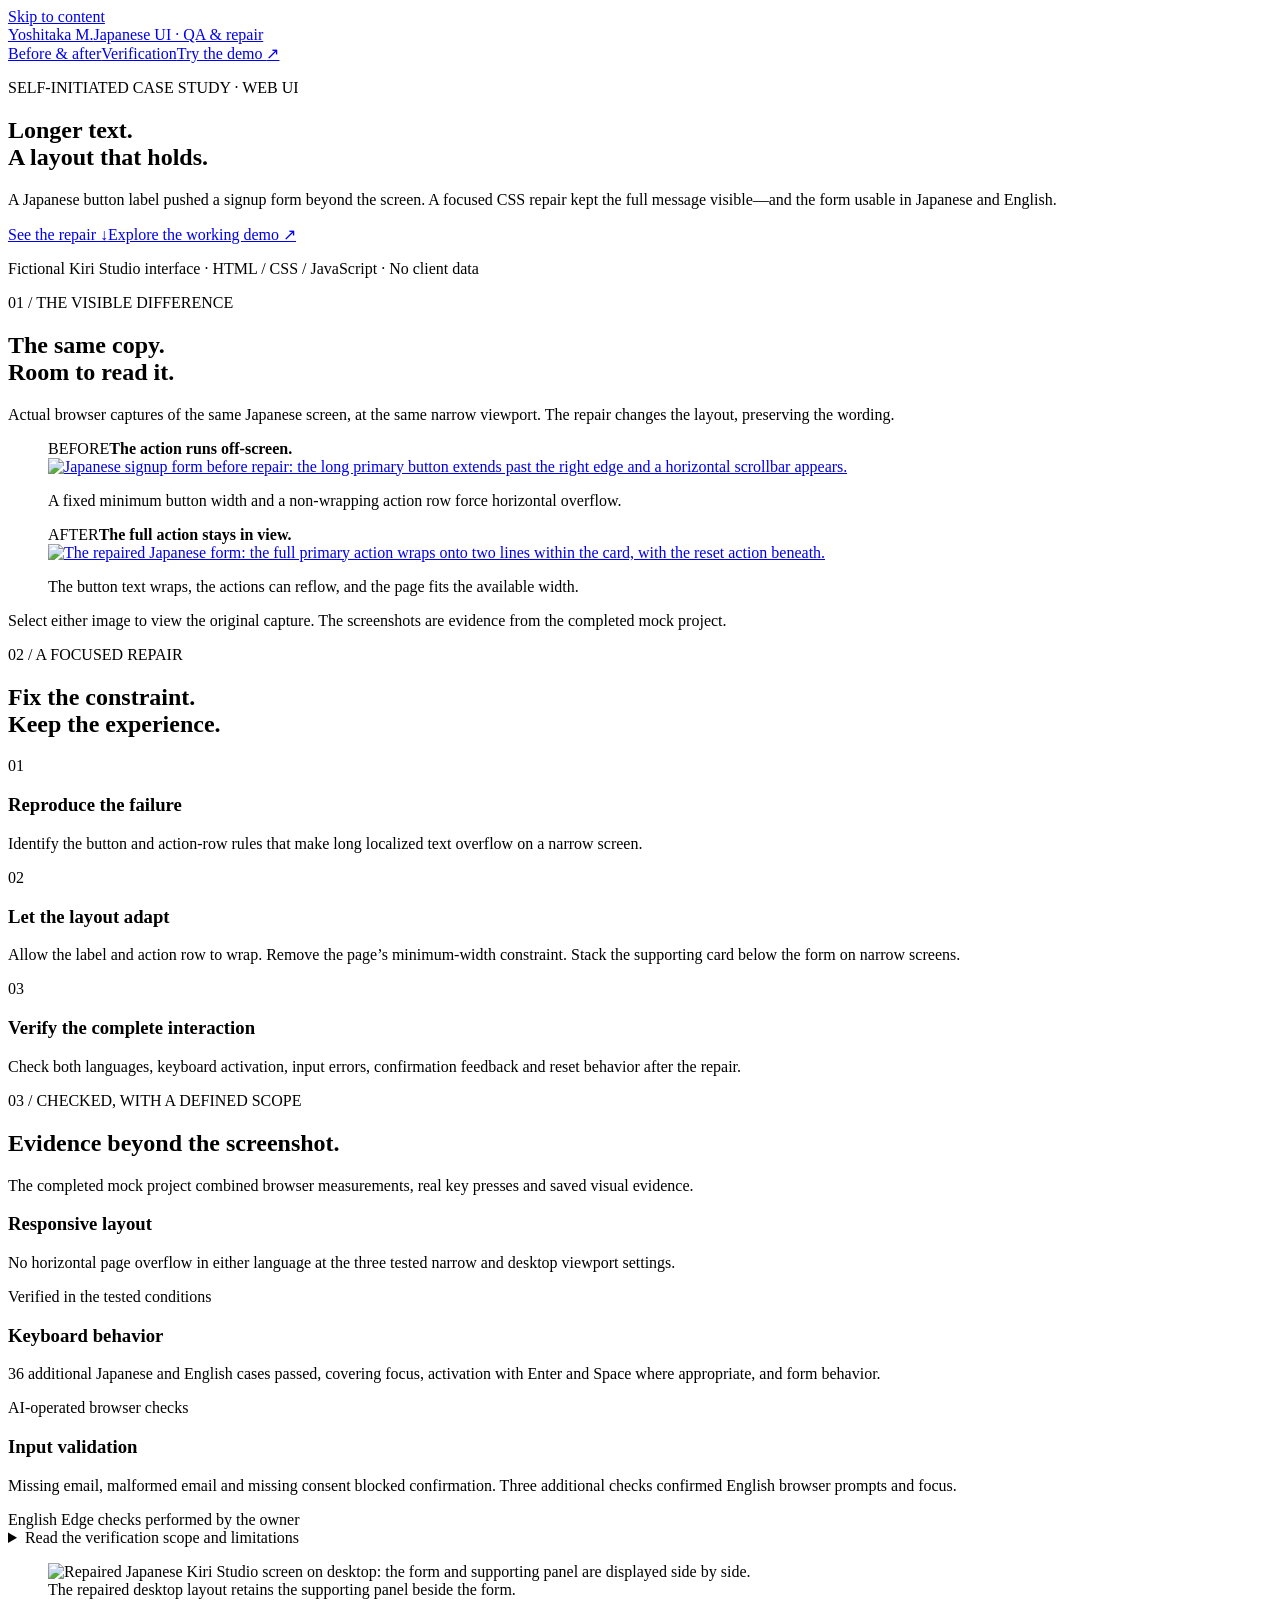
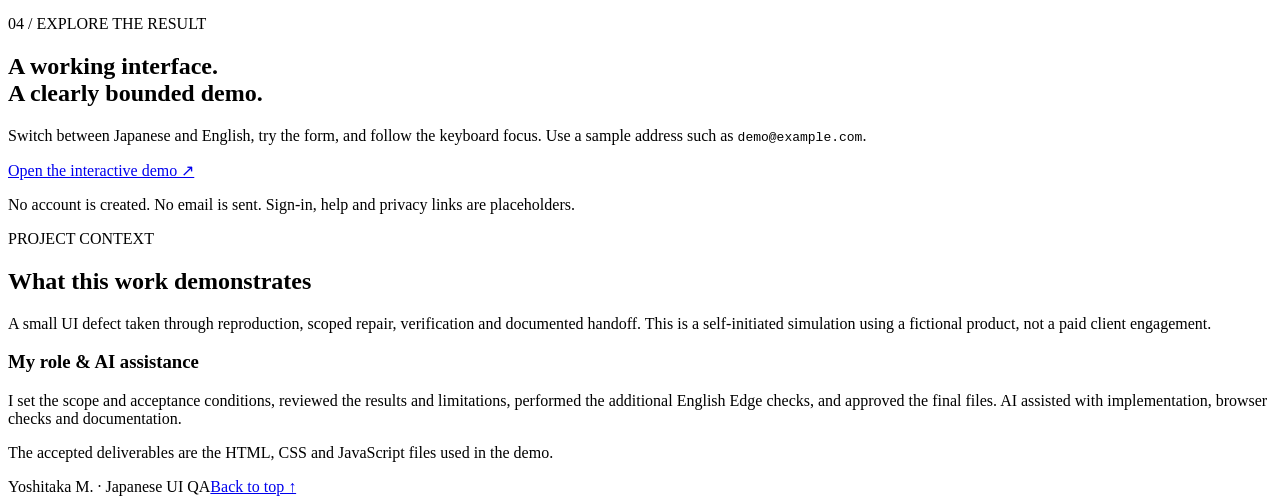
==== index.html @ 35e942e3 "Add portfolio case study" ====
<!doctype html>
<html lang="en"><head><meta charset="utf-8"><meta name="viewport" content="width=device-width, initial-scale=1"><meta name="description" content="A Japanese and English UI repair case study: fixing a button that overflowed on narrow screens, with before-and-after evidence and a working demo."><title>Japanese UI Repair — Yoshitaka M.</title><link rel="stylesheet" href="styles.css"><script src="app.js" defer></script></head>
<body><a class="skip" href="#main">Skip to content</a><header class="header wrap"><a class="identity" href="#top">Yoshitaka M.<span>Japanese UI · QA &amp; repair</span></a><nav aria-label="Sections"><a href="#comparison">Before &amp; after</a><a href="#verification">Verification</a><a href="demo.html">Try the demo <span aria-hidden="true">↗</span></a></nav></header>
<main id="main"><section class="hero wrap" id="top"><p class="eyebrow">SELF-INITIATED CASE STUDY · WEB UI</p><h1>Longer text.<br>A layout that holds.</h1><p class="lead">A Japanese button label pushed a signup form beyond the screen. A focused CSS repair kept the full message visible—and the form usable in Japanese and English.</p><div class="hero-actions"><a class="button" href="#comparison">See the repair <span aria-hidden="true">↓</span></a><a class="text-link" href="demo.html">Explore the working demo ↗</a></div><p class="note">Fictional Kiri Studio interface · HTML / CSS / JavaScript · No client data</p></section>
<section class="comparison wrap" id="comparison" aria-labelledby="comparison-title"><div class="section-heading"><p class="eyebrow">01 / THE VISIBLE DIFFERENCE</p><h2 id="comparison-title">The same copy.<br> Room to read it.</h2><p>Actual browser captures of the same Japanese screen, at the same narrow viewport. The repair changes the layout, preserving the wording.</p></div><div class="comparison-grid"><figure><figcaption><span class="tag before">BEFORE</span><strong>The action runs off-screen.</strong></figcaption><a class="capture" href="assets/before-390.jpg" aria-label="Open the full before screenshot"><img src="assets/before-390.jpg" alt="Japanese signup form before repair: the long primary button extends past the right edge and a horizontal scrollbar appears." width="375" height="812"></a><p>A fixed minimum button width and a non-wrapping action row force horizontal overflow.</p></figure><figure><figcaption><span class="tag after">AFTER</span><strong>The full action stays in view.</strong></figcaption><a class="capture" href="assets/after-390.jpg" aria-label="Open the full after screenshot"><img src="assets/after-390.jpg" alt="The repaired Japanese form: the full primary action wraps onto two lines within the card, with the reset action beneath." width="375" height="812"></a><p>The button text wraps, the actions can reflow, and the page fits the available width.</p></figure></div><p class="caption">Select either image to view the original capture. The screenshots are evidence from the completed mock project.</p></section>
<section class="repair-band"><div class="wrap repair"><div><p class="eyebrow">02 / A FOCUSED REPAIR</p><h2>Fix the constraint.<br>Keep the experience.</h2></div><div class="steps"><article><span>01</span><div><h3>Reproduce the failure</h3><p>Identify the button and action-row rules that make long localized text overflow on a narrow screen.</p></div></article><article><span>02</span><div><h3>Let the layout adapt</h3><p>Allow the label and action row to wrap. Remove the page’s minimum-width constraint. Stack the supporting card below the form on narrow screens.</p></div></article><article><span>03</span><div><h3>Verify the complete interaction</h3><p>Check both languages, keyboard activation, input errors, confirmation feedback and reset behavior after the repair.</p></div></article></div></div></section>
<section class="wrap results" id="verification"><div class="section-heading"><p class="eyebrow">03 / CHECKED, WITH A DEFINED SCOPE</p><h2>Evidence beyond the screenshot.</h2><p>The completed mock project combined browser measurements, real key presses and saved visual evidence.</p></div><div class="results-list"><article><h3>Responsive layout</h3><p>No horizontal page overflow in either language at the three tested narrow and desktop viewport settings.</p><span class="result">Verified in the tested conditions</span></article><article><h3>Keyboard behavior</h3><p>36 additional Japanese and English cases passed, covering focus, activation with Enter and Space where appropriate, and form behavior.</p><span class="result">AI-operated browser checks</span></article><article><h3>Input validation</h3><p>Missing email, malformed email and missing consent blocked confirmation. Three additional checks confirmed English browser prompts and focus.</p><span class="result">English Edge checks performed by the owner</span></article></div><details><summary>Read the verification scope and limitations</summary><div class="detail-body"><p>Original layout checks used 320, 390 and 1365 CSS-pixel viewport settings, with Japanese and English tested at each. These are recorded test conditions, not a claim of coverage on every device.</p><p>Layout and the 36 additional keyboard cases were checked by AI through the in-app browser. The three English-browser error checks were performed by the owner in Microsoft Edge with English (United Kingdom) UI; screenshots and reported outcomes were reviewed against the conditions. They are separate evidence sources.</p><p>This was not a full accessibility audit, an automated CI test suite, or an all-browser/device certification. Browser-provided validation prompts follow the browser’s language, independently of the page’s EN / 日本語 switch.</p></div></details><figure class="desktop-shot"><img src="assets/after-1365.jpg" alt="Repaired Japanese Kiri Studio screen on desktop: the form and supporting panel are displayed side by side." width="1365" height="900" loading="lazy"><figcaption>The repaired desktop layout retains the supporting panel beside the form.</figcaption></figure></section>
<section class="wrap demo-callout"><p class="eyebrow">04 / EXPLORE THE RESULT</p><h2>A working interface.<br>A clearly bounded demo.</h2><p>Switch between Japanese and English, try the form, and follow the keyboard focus. Use a sample address such as <code>demo@example.com</code>.</p><a class="button" href="demo.html">Open the interactive demo ↗</a><p class="note">No account is created. No email is sent. Sign-in, help and privacy links are placeholders.</p></section>
<section class="wrap about"><div><p class="eyebrow">PROJECT CONTEXT</p><h2>What this work demonstrates</h2><p>A small UI defect taken through reproduction, scoped repair, verification and documented handoff. This is a self-initiated simulation using a fictional product, not a paid client engagement.</p></div><div><h3>My role &amp; AI assistance</h3><p>I set the scope and acceptance conditions, reviewed the results and limitations, performed the additional English Edge checks, and approved the final files. AI assisted with implementation, browser checks and documentation.</p><p>The accepted deliverables are the HTML, CSS and JavaScript files used in the demo.</p></div></section></main><footer class="wrap footer"><span>Yoshitaka M. · Japanese UI QA</span><a href="#top">Back to top ↑</a></footer></body></html>
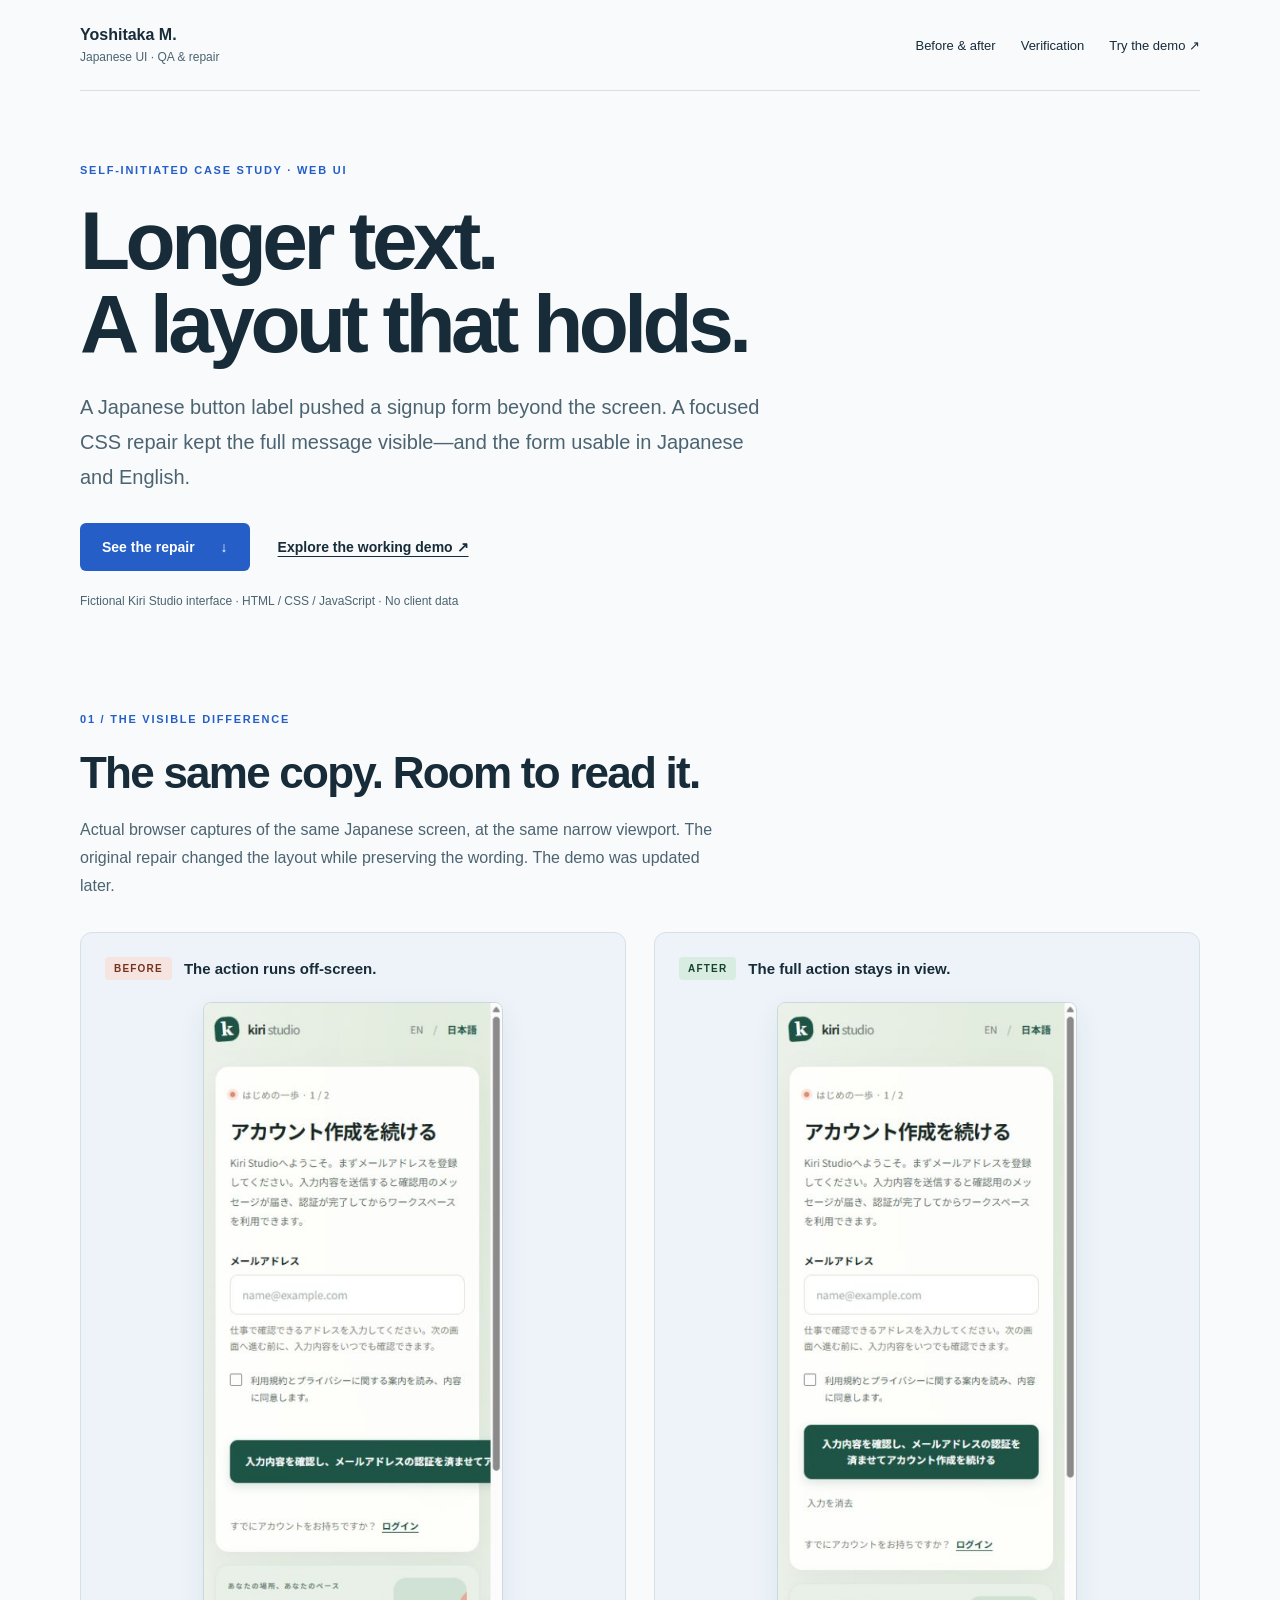
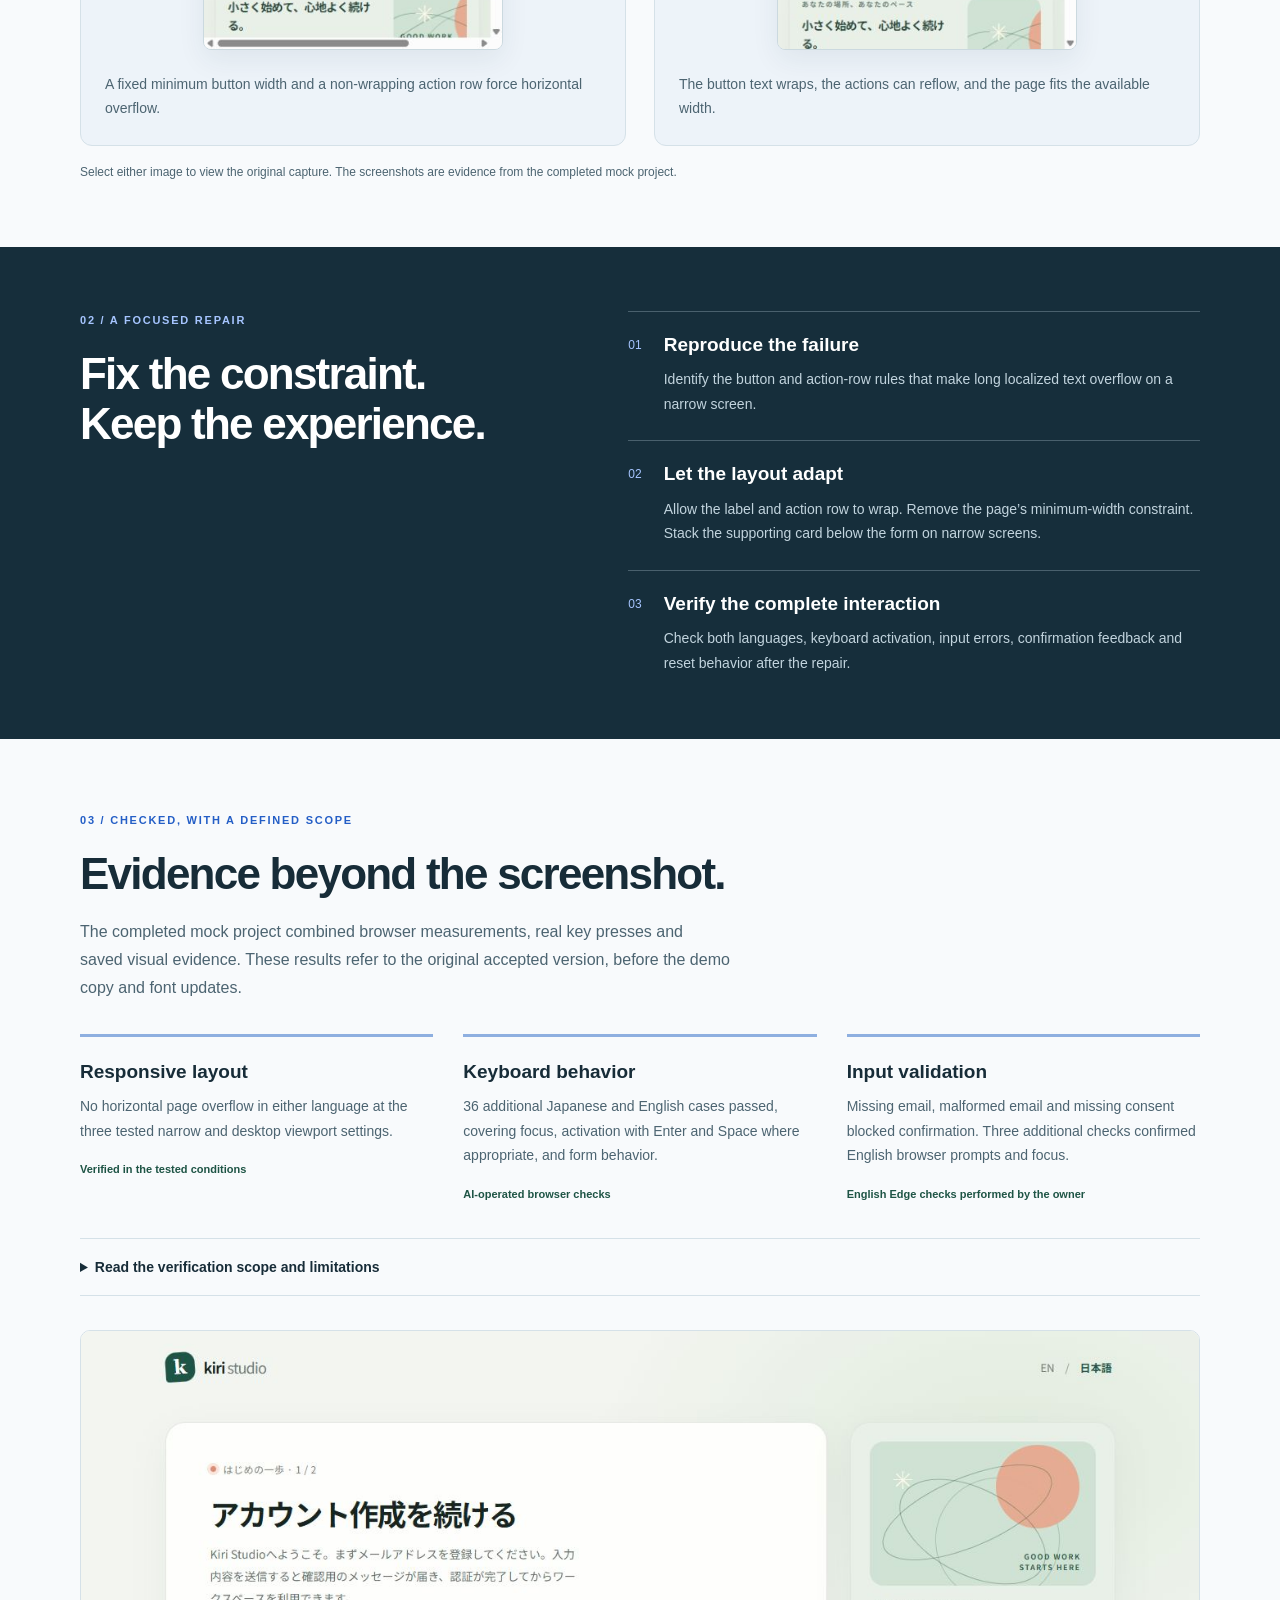
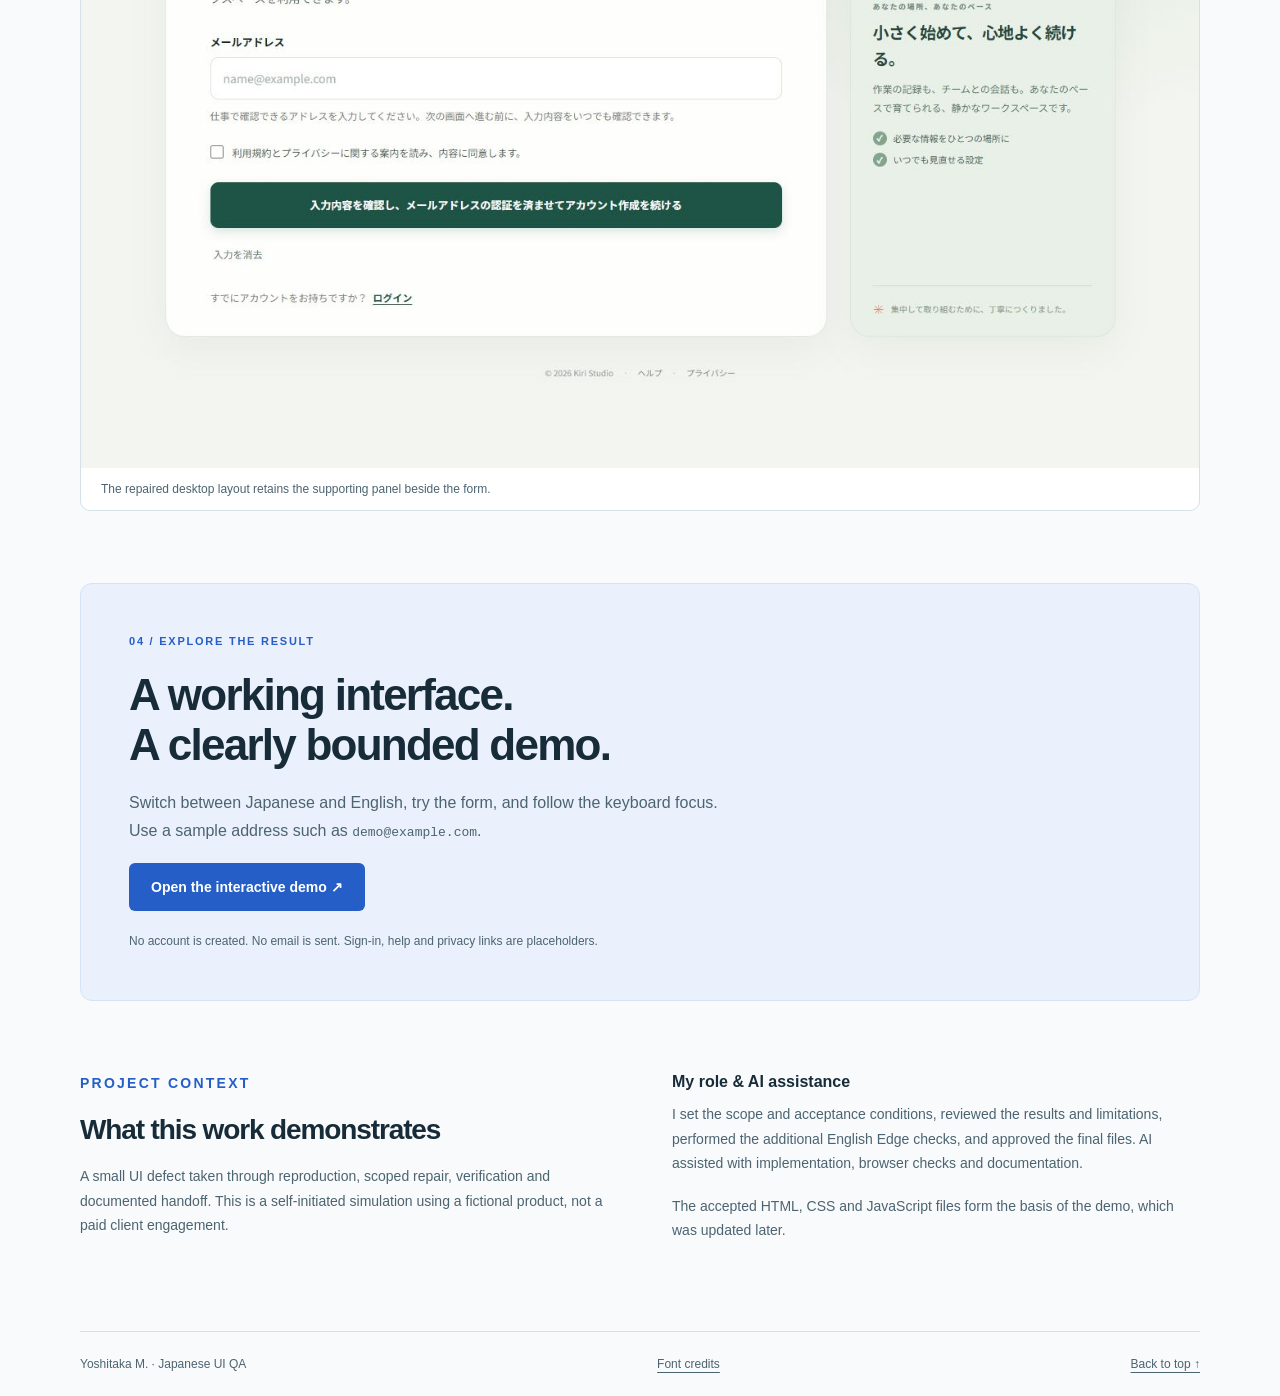
==== commit 641bcb4e: "Update bilingual demo copy and self-hosted fonts" ====
--- a/index.html
+++ b/index.html
@@ -1,9 +1,9 @@
-<!doctype html>
-<html lang="en"><head><meta charset="utf-8"><meta name="viewport" content="width=device-width, initial-scale=1"><meta name="description" content="A Japanese and English UI repair case study: fixing a button that overflowed on narrow screens, with before-and-after evidence and a working demo."><title>Japanese UI Repair — Yoshitaka M.</title><link rel="stylesheet" href="styles.css"><script src="app.js" defer></script></head>
-<body><a class="skip" href="#main">Skip to content</a><header class="header wrap"><a class="identity" href="#top">Yoshitaka M.<span>Japanese UI · QA &amp; repair</span></a><nav aria-label="Sections"><a href="#comparison">Before &amp; after</a><a href="#verification">Verification</a><a href="demo.html">Try the demo <span aria-hidden="true">↗</span></a></nav></header>
-<main id="main"><section class="hero wrap" id="top"><p class="eyebrow">SELF-INITIATED CASE STUDY · WEB UI</p><h1>Longer text.<br>A layout that holds.</h1><p class="lead">A Japanese button label pushed a signup form beyond the screen. A focused CSS repair kept the full message visible—and the form usable in Japanese and English.</p><div class="hero-actions"><a class="button" href="#comparison">See the repair <span aria-hidden="true">↓</span></a><a class="text-link" href="demo.html">Explore the working demo ↗</a></div><p class="note">Fictional Kiri Studio interface · HTML / CSS / JavaScript · No client data</p></section>
-<section class="comparison wrap" id="comparison" aria-labelledby="comparison-title"><div class="section-heading"><p class="eyebrow">01 / THE VISIBLE DIFFERENCE</p><h2 id="comparison-title">The same copy.<br> Room to read it.</h2><p>Actual browser captures of the same Japanese screen, at the same narrow viewport. The repair changes the layout, preserving the wording.</p></div><div class="comparison-grid"><figure><figcaption><span class="tag before">BEFORE</span><strong>The action runs off-screen.</strong></figcaption><a class="capture" href="assets/before-390.jpg" aria-label="Open the full before screenshot"><img src="assets/before-390.jpg" alt="Japanese signup form before repair: the long primary button extends past the right edge and a horizontal scrollbar appears." width="375" height="812"></a><p>A fixed minimum button width and a non-wrapping action row force horizontal overflow.</p></figure><figure><figcaption><span class="tag after">AFTER</span><strong>The full action stays in view.</strong></figcaption><a class="capture" href="assets/after-390.jpg" aria-label="Open the full after screenshot"><img src="assets/after-390.jpg" alt="The repaired Japanese form: the full primary action wraps onto two lines within the card, with the reset action beneath." width="375" height="812"></a><p>The button text wraps, the actions can reflow, and the page fits the available width.</p></figure></div><p class="caption">Select either image to view the original capture. The screenshots are evidence from the completed mock project.</p></section>
-<section class="repair-band"><div class="wrap repair"><div><p class="eyebrow">02 / A FOCUSED REPAIR</p><h2>Fix the constraint.<br>Keep the experience.</h2></div><div class="steps"><article><span>01</span><div><h3>Reproduce the failure</h3><p>Identify the button and action-row rules that make long localized text overflow on a narrow screen.</p></div></article><article><span>02</span><div><h3>Let the layout adapt</h3><p>Allow the label and action row to wrap. Remove the page’s minimum-width constraint. Stack the supporting card below the form on narrow screens.</p></div></article><article><span>03</span><div><h3>Verify the complete interaction</h3><p>Check both languages, keyboard activation, input errors, confirmation feedback and reset behavior after the repair.</p></div></article></div></div></section>
-<section class="wrap results" id="verification"><div class="section-heading"><p class="eyebrow">03 / CHECKED, WITH A DEFINED SCOPE</p><h2>Evidence beyond the screenshot.</h2><p>The completed mock project combined browser measurements, real key presses and saved visual evidence.</p></div><div class="results-list"><article><h3>Responsive layout</h3><p>No horizontal page overflow in either language at the three tested narrow and desktop viewport settings.</p><span class="result">Verified in the tested conditions</span></article><article><h3>Keyboard behavior</h3><p>36 additional Japanese and English cases passed, covering focus, activation with Enter and Space where appropriate, and form behavior.</p><span class="result">AI-operated browser checks</span></article><article><h3>Input validation</h3><p>Missing email, malformed email and missing consent blocked confirmation. Three additional checks confirmed English browser prompts and focus.</p><span class="result">English Edge checks performed by the owner</span></article></div><details><summary>Read the verification scope and limitations</summary><div class="detail-body"><p>Original layout checks used 320, 390 and 1365 CSS-pixel viewport settings, with Japanese and English tested at each. These are recorded test conditions, not a claim of coverage on every device.</p><p>Layout and the 36 additional keyboard cases were checked by AI through the in-app browser. The three English-browser error checks were performed by the owner in Microsoft Edge with English (United Kingdom) UI; screenshots and reported outcomes were reviewed against the conditions. They are separate evidence sources.</p><p>This was not a full accessibility audit, an automated CI test suite, or an all-browser/device certification. Browser-provided validation prompts follow the browser’s language, independently of the page’s EN / 日本語 switch.</p></div></details><figure class="desktop-shot"><img src="assets/after-1365.jpg" alt="Repaired Japanese Kiri Studio screen on desktop: the form and supporting panel are displayed side by side." width="1365" height="900" loading="lazy"><figcaption>The repaired desktop layout retains the supporting panel beside the form.</figcaption></figure></section>
-<section class="wrap demo-callout"><p class="eyebrow">04 / EXPLORE THE RESULT</p><h2>A working interface.<br>A clearly bounded demo.</h2><p>Switch between Japanese and English, try the form, and follow the keyboard focus. Use a sample address such as <code>demo@example.com</code>.</p><a class="button" href="demo.html">Open the interactive demo ↗</a><p class="note">No account is created. No email is sent. Sign-in, help and privacy links are placeholders.</p></section>
-<section class="wrap about"><div><p class="eyebrow">PROJECT CONTEXT</p><h2>What this work demonstrates</h2><p>A small UI defect taken through reproduction, scoped repair, verification and documented handoff. This is a self-initiated simulation using a fictional product, not a paid client engagement.</p></div><div><h3>My role &amp; AI assistance</h3><p>I set the scope and acceptance conditions, reviewed the results and limitations, performed the additional English Edge checks, and approved the final files. AI assisted with implementation, browser checks and documentation.</p><p>The accepted deliverables are the HTML, CSS and JavaScript files used in the demo.</p></div></section></main><footer class="wrap footer"><span>Yoshitaka M. · Japanese UI QA</span><a href="#top">Back to top ↑</a></footer></body></html>+<!doctype html>
+<html lang="en"><head><meta charset="utf-8"><meta name="viewport" content="width=device-width, initial-scale=1"><meta name="description" content="A Japanese and English UI repair case study: fixing a button that overflowed on narrow screens, with before-and-after evidence and a working demo."><title>Japanese UI Repair — Yoshitaka M.</title><link rel="stylesheet" href="styles.css"><script src="app.js" defer></script></head>
+<body><a class="skip" href="#main">Skip to content</a><header class="header wrap"><a class="identity" href="#top">Yoshitaka M.<span>Japanese UI · QA &amp; repair</span></a><nav aria-label="Sections"><a href="#comparison">Before &amp; after</a><a href="#verification">Verification</a><a href="demo.html">Try the demo <span aria-hidden="true">↗</span></a></nav></header>
+<main id="main"><section class="hero wrap" id="top"><p class="eyebrow">SELF-INITIATED CASE STUDY · WEB UI</p><h1>Longer text.<br>A layout that holds.</h1><p class="lead">A Japanese button label pushed a signup form beyond the screen. A focused CSS repair kept the full message visible—and the form usable in Japanese and English.</p><div class="hero-actions"><a class="button" href="#comparison">See the repair <span aria-hidden="true">↓</span></a><a class="text-link" href="demo.html">Explore the working demo ↗</a></div><p class="note">Fictional Kiri Studio interface · HTML / CSS / JavaScript · No client data</p></section>
+<section class="comparison wrap" id="comparison" aria-labelledby="comparison-title"><div class="section-heading"><p class="eyebrow">01 / THE VISIBLE DIFFERENCE</p><h2 id="comparison-title">The same copy.<br> Room to read it.</h2><p>Actual browser captures of the same Japanese screen, at the same narrow viewport. The original repair changed the layout while preserving the wording. The demo was updated later.</p></div><div class="comparison-grid"><figure><figcaption><span class="tag before">BEFORE</span><strong>The action runs off-screen.</strong></figcaption><a class="capture" href="assets/before-390.jpg" aria-label="Open the full before screenshot"><img src="assets/before-390.jpg" alt="Japanese signup form before repair: the long primary button extends past the right edge and a horizontal scrollbar appears." width="375" height="812"></a><p>A fixed minimum button width and a non-wrapping action row force horizontal overflow.</p></figure><figure><figcaption><span class="tag after">AFTER</span><strong>The full action stays in view.</strong></figcaption><a class="capture" href="assets/after-390.jpg" aria-label="Open the full after screenshot"><img src="assets/after-390.jpg" alt="The repaired Japanese form: the full primary action wraps onto two lines within the card, with the reset action beneath." width="375" height="812"></a><p>The button text wraps, the actions can reflow, and the page fits the available width.</p></figure></div><p class="caption">Select either image to view the original capture. The screenshots are evidence from the completed mock project.</p></section>
+<section class="repair-band"><div class="wrap repair"><div><p class="eyebrow">02 / A FOCUSED REPAIR</p><h2>Fix the constraint.<br>Keep the experience.</h2></div><div class="steps"><article><span>01</span><div><h3>Reproduce the failure</h3><p>Identify the button and action-row rules that make long localized text overflow on a narrow screen.</p></div></article><article><span>02</span><div><h3>Let the layout adapt</h3><p>Allow the label and action row to wrap. Remove the page’s minimum-width constraint. Stack the supporting card below the form on narrow screens.</p></div></article><article><span>03</span><div><h3>Verify the complete interaction</h3><p>Check both languages, keyboard activation, input errors, confirmation feedback and reset behavior after the repair.</p></div></article></div></div></section>
+<section class="wrap results" id="verification"><div class="section-heading"><p class="eyebrow">03 / CHECKED, WITH A DEFINED SCOPE</p><h2>Evidence beyond the screenshot.</h2><p>The completed mock project combined browser measurements, real key presses and saved visual evidence. These results refer to the original accepted version, before the demo copy and font updates.</p></div><div class="results-list"><article><h3>Responsive layout</h3><p>No horizontal page overflow in either language at the three tested narrow and desktop viewport settings.</p><span class="result">Verified in the tested conditions</span></article><article><h3>Keyboard behavior</h3><p>36 additional Japanese and English cases passed, covering focus, activation with Enter and Space where appropriate, and form behavior.</p><span class="result">AI-operated browser checks</span></article><article><h3>Input validation</h3><p>Missing email, malformed email and missing consent blocked confirmation. Three additional checks confirmed English browser prompts and focus.</p><span class="result">English Edge checks performed by the owner</span></article></div><details><summary>Read the verification scope and limitations</summary><div class="detail-body"><p>Original layout checks used 320, 390 and 1365 CSS-pixel viewport settings, with Japanese and English tested at each. These are recorded test conditions, not a claim of coverage on every device.</p><p>Layout and the 36 additional keyboard cases were checked by AI through the in-app browser. The three English-browser error checks were performed by the owner in Microsoft Edge with English (United Kingdom) UI; screenshots and reported outcomes were reviewed against the conditions. They are separate evidence sources.</p><p>This was not a full accessibility audit, an automated CI test suite, or an all-browser/device certification. Browser-provided validation prompts follow the browser’s language, independently of the page’s EN / 日本語 switch.</p></div></details><figure class="desktop-shot"><img src="assets/after-1365.jpg" alt="Repaired Japanese Kiri Studio screen on desktop: the form and supporting panel are displayed side by side." width="1365" height="900" loading="lazy"><figcaption>The repaired desktop layout retains the supporting panel beside the form.</figcaption></figure></section>
+<section class="wrap demo-callout"><p class="eyebrow">04 / EXPLORE THE RESULT</p><h2>A working interface.<br>A clearly bounded demo.</h2><p>Switch between Japanese and English, try the form, and follow the keyboard focus. Use a sample address such as <code>demo@example.com</code>.</p><a class="button" href="demo.html">Open the interactive demo ↗</a><p class="note">No account is created. No email is sent. Sign-in, help and privacy links are placeholders.</p></section>
+<section class="wrap about"><div><p class="eyebrow">PROJECT CONTEXT</p><h2>What this work demonstrates</h2><p>A small UI defect taken through reproduction, scoped repair, verification and documented handoff. This is a self-initiated simulation using a fictional product, not a paid client engagement.</p></div><div><h3>My role &amp; AI assistance</h3><p>I set the scope and acceptance conditions, reviewed the results and limitations, performed the additional English Edge checks, and approved the final files. AI assisted with implementation, browser checks and documentation.</p><p>The accepted HTML, CSS and JavaScript files form the basis of the demo, which was updated later.</p></div></section></main><footer class="wrap footer"><span>Yoshitaka M. · Japanese UI QA</span><a href="font-credits.html">Font credits</a><a href="#top">Back to top ↑</a></footer></body></html>
--- a/styles.css
+++ b/styles.css
@@ -0,0 +1 @@
+:root{font-family:Arial,"Yu Gothic UI",Meiryo,sans-serif;color:#172c38;background:#f8fafc;--muted:#4c6471;--line:#d5e1e8;--blue:#245ec6;--green:#1e5445}*{box-sizing:border-box}html{scroll-behavior:smooth;scroll-padding-top:24px}body{margin:0}a{color:inherit;text-underline-offset:4px}img{display:block;max-width:100%;height:auto}button,input{font:inherit}.wrap{width:min(1120px,calc(100% - 64px));margin-inline:auto}.header{display:flex;justify-content:space-between;align-items:center;gap:24px;padding-block:26px;border-bottom:1px solid var(--line)}.identity{font-weight:700;text-decoration:none}.identity span{display:block;font-size:12px;font-weight:400;margin-top:6px;color:var(--muted)}nav{display:flex;gap:25px;font-size:13px}nav a{text-decoration:none}nav a:hover,.text-link:hover{color:var(--blue)}.hero{padding-block:70px 48px}.eyebrow{font-size:11px;font-weight:700;letter-spacing:.16em;color:var(--blue);line-height:1.8;margin:0 0 18px}h1{font-size:clamp(44px,6.5vw,82px);line-height:1.02;letter-spacing:-.055em;margin:0 0 24px;max-width:850px}h2{font-size:clamp(28px,3.6vw,44px);letter-spacing:-.04em;line-height:1.15;margin:0 0 18px}h3{font-size:19px;line-height:1.4;margin:0 0 9px}p{line-height:1.75;color:var(--muted);margin:0 0 18px}.lead{font-size:20px;max-width:700px}.hero-actions{display:flex;align-items:center;gap:28px;flex-wrap:wrap;margin:28px 0 20px}.button{display:inline-flex;align-items:center;justify-content:center;gap:26px;background:var(--blue);color:white;border:0;border-radius:6px;padding:16px 22px;font-size:14px;font-weight:700;text-decoration:none}.button:hover{background:#194998}.text-link{font-size:14px;font-weight:700}.note,.caption{font-size:12px;color:var(--muted)}.comparison{padding:32px 0 64px}.section-heading{max-width:650px;margin-bottom:32px}.section-heading h2 br{display:none}.comparison-grid{display:grid;grid-template-columns:1fr 1fr;gap:28px}figure{margin:0}.comparison-grid figure{background:#edf3f9;border:1px solid var(--line);border-radius:12px;padding:24px}.comparison-grid figcaption{display:flex;gap:12px;align-items:center;margin-bottom:22px;font-size:15px;flex-wrap:wrap}.tag{font-size:10px;letter-spacing:.12em;font-weight:700;border-radius:4px;padding:6px 9px}.before{background:#f5e4df;color:#77321e}.after{background:#d9ece2;color:#15442d}.capture{display:block;width:min(100%,300px);margin:auto;border:1px solid #cbd9df;border-radius:8px;overflow:hidden;box-shadow:0 10px 28px #21394912}.capture img{width:100%}.comparison-grid figure p{font-size:14px;margin:22px 0 0}.caption{margin:16px 0 0}.repair-band{background:#162e3b;color:white}.repair{display:grid;grid-template-columns:1fr 1.2fr;gap:72px;padding-block:64px}.repair .eyebrow{color:#a6c5ff}.repair p{color:#c2d4de}.steps article{display:flex;gap:22px;border-top:1px solid #49606d;padding-top:20px;margin-bottom:24px}.steps article>span{font-size:12px;color:#a6c5ff;padding-top:6px}.steps article:last-child{margin:0}.steps p{font-size:14px;margin:0}.results{padding-block:72px}.results-list{display:grid;grid-template-columns:repeat(3,1fr);gap:30px}.results-list article{border-top:3px solid #8eafe0;padding-top:22px}.results-list p{font-size:14px}.result{display:block;font-size:11px;font-weight:700;color:var(--green);line-height:1.6}details{margin:34px 0;border-block:1px solid var(--line)}summary{cursor:pointer;padding:20px 0;font-size:14px;font-weight:700}.detail-body{max-width:850px;font-size:14px;padding-bottom:10px}.desktop-shot{border:1px solid var(--line);border-radius:10px;overflow:hidden;background:white}.desktop-shot figcaption{padding:14px 20px;font-size:12px;color:var(--muted)}.demo-callout{padding:48px;background:#eaf1fc;border:1px solid #d5e2f7;border-radius:12px}.demo-callout>p{max-width:620px}.demo-callout .note{margin:20px 0 0}.about{display:grid;grid-template-columns:1fr 1fr;gap:64px;padding-block:70px}.about p{font-size:14px}.about h2{font-size:28px}.about h3{font-size:16px}.footer{display:flex;justify-content:space-between;gap:20px;padding-block:25px;border-top:1px solid var(--line);font-size:12px;color:var(--muted)}:focus-visible{outline:3px solid #b45b15;outline-offset:5px}.skip{position:absolute;top:-100px;left:12px;background:white;padding:14px;z-index:20}.skip:focus{top:10px}code{overflow-wrap:anywhere}.demo-intro{padding-block:35px 20px}.demo-intro h1{font-size:36px}.demo-toolbar{display:flex;align-items:center;gap:12px;flex-wrap:wrap;margin-bottom:16px}.demo-toolbar button{padding:9px 15px;border:1px solid #8a9eaa;border-radius:5px;background:white;cursor:pointer;color:#172c38}.demo-toolbar button[aria-pressed=true]{background:#172c38;color:white}.demo-frame{display:block;width:100%;height:850px;border:1px solid #afc1ca;background:#f3f5f0;margin:0 auto;border-radius:8px}.demo-stage{padding-bottom:36px}.demo-stage.narrow .demo-frame{max-width:390px}.demo-hint{font-size:13px}.demo-back{display:inline-block;margin-bottom:20px}@media(max-width:700px){.wrap{width:calc(100% - 36px)}.header{align-items:flex-start;flex-direction:column;gap:18px}nav{gap:18px;flex-wrap:wrap}.hero{padding-block:42px 22px}.lead{font-size:17px}.comparison-grid{gap:14px}.comparison-grid figure{padding:13px}.comparison-grid figcaption{font-size:13px;gap:8px}.comparison-grid figure p{font-size:12px}.repair,.about{grid-template-columns:1fr;gap:24px;padding-block:42px}.results{padding-block:42px}.results-list{grid-template-columns:1fr;gap:25px}.demo-callout{padding:28px}.demo-frame{height:780px}}@media(max-width:420px){.comparison-grid{grid-template-columns:1fr}.hero-actions{gap:20px}nav{font-size:12px}}@media(prefers-reduced-motion:reduce){html{scroll-behavior:auto}}
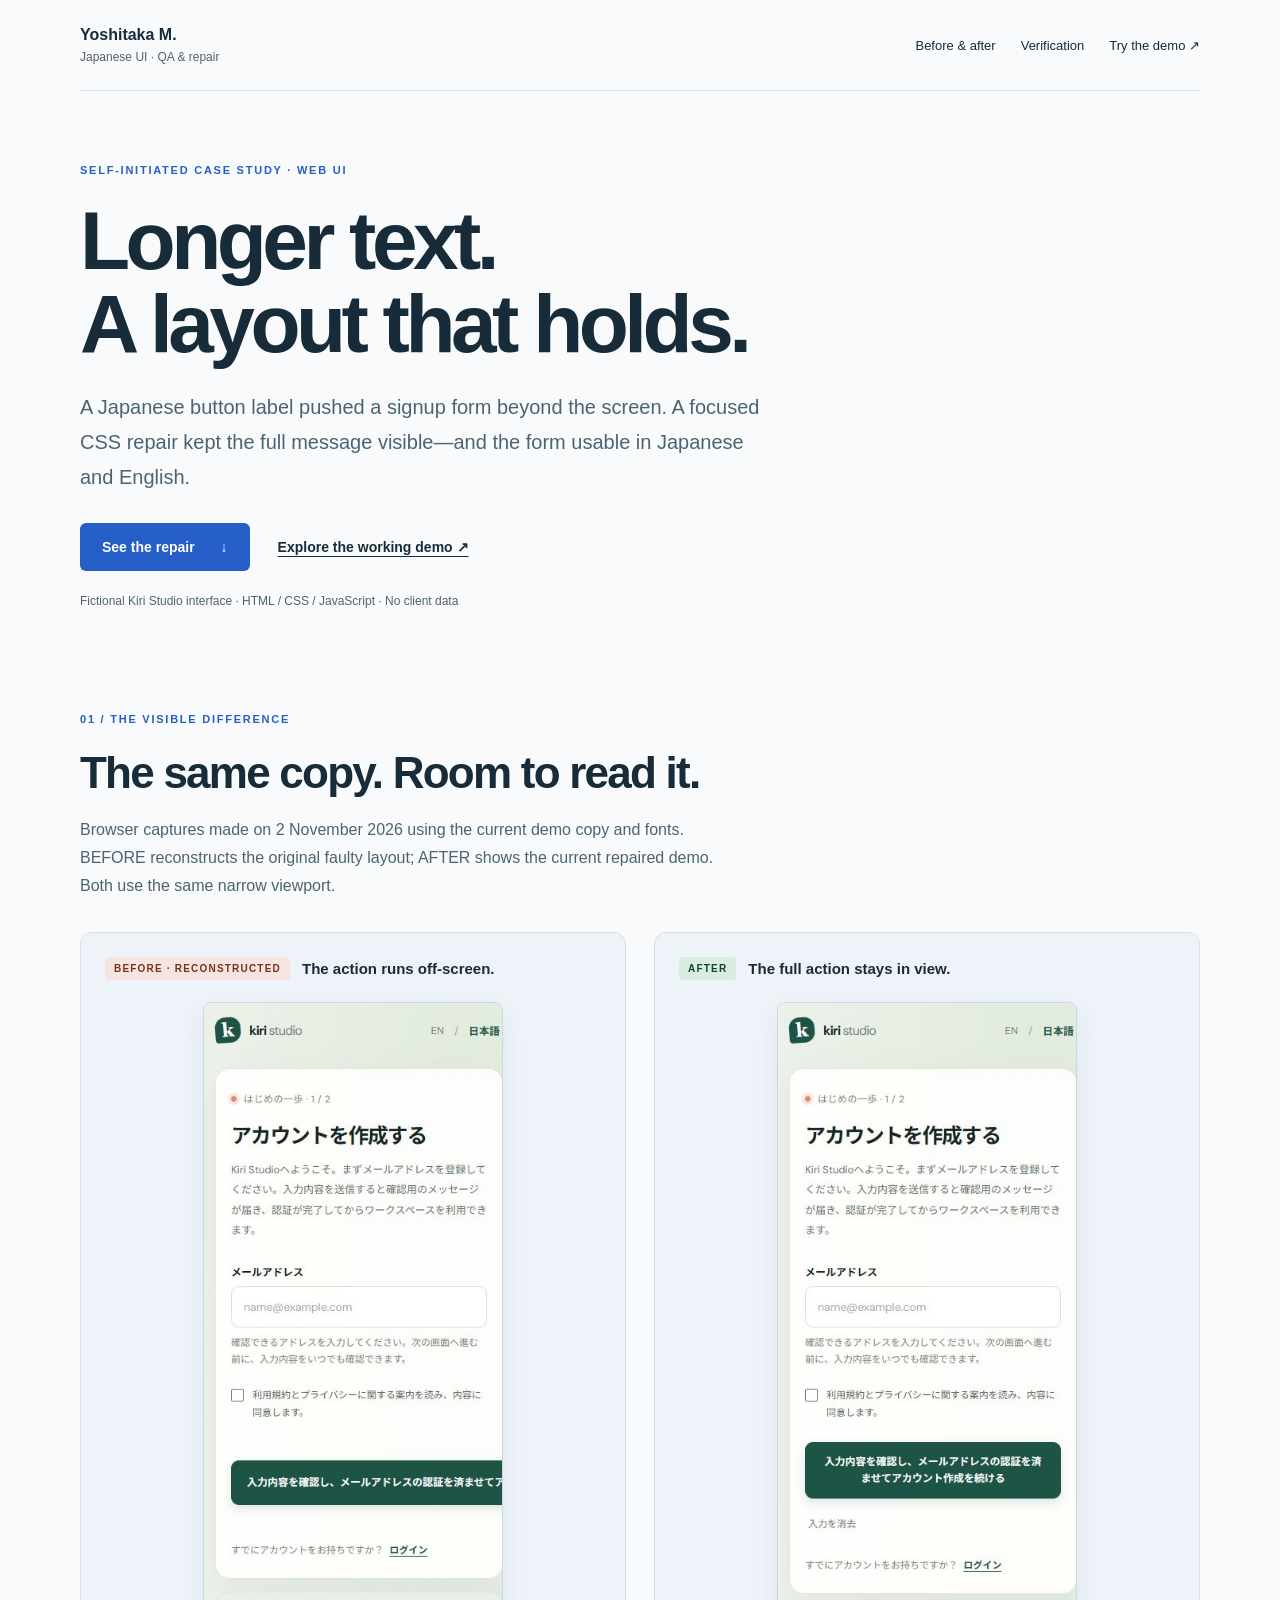
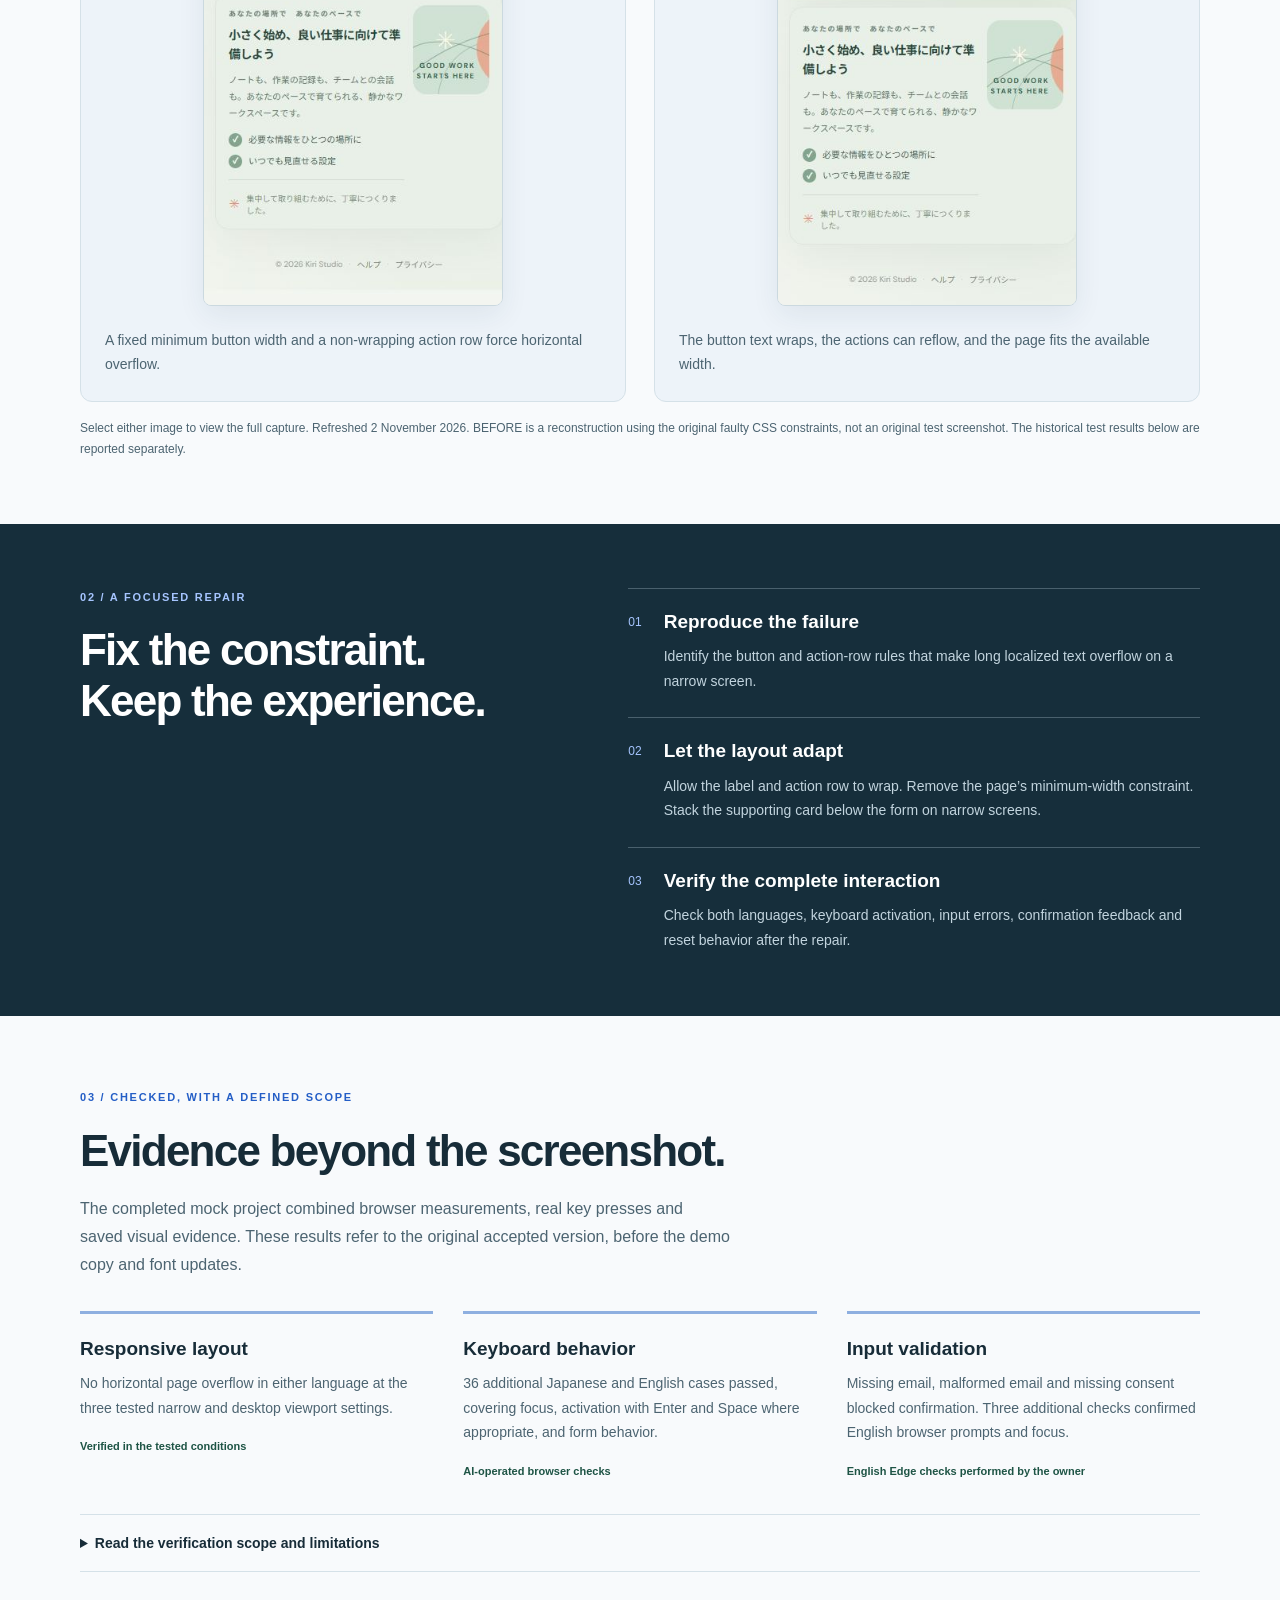
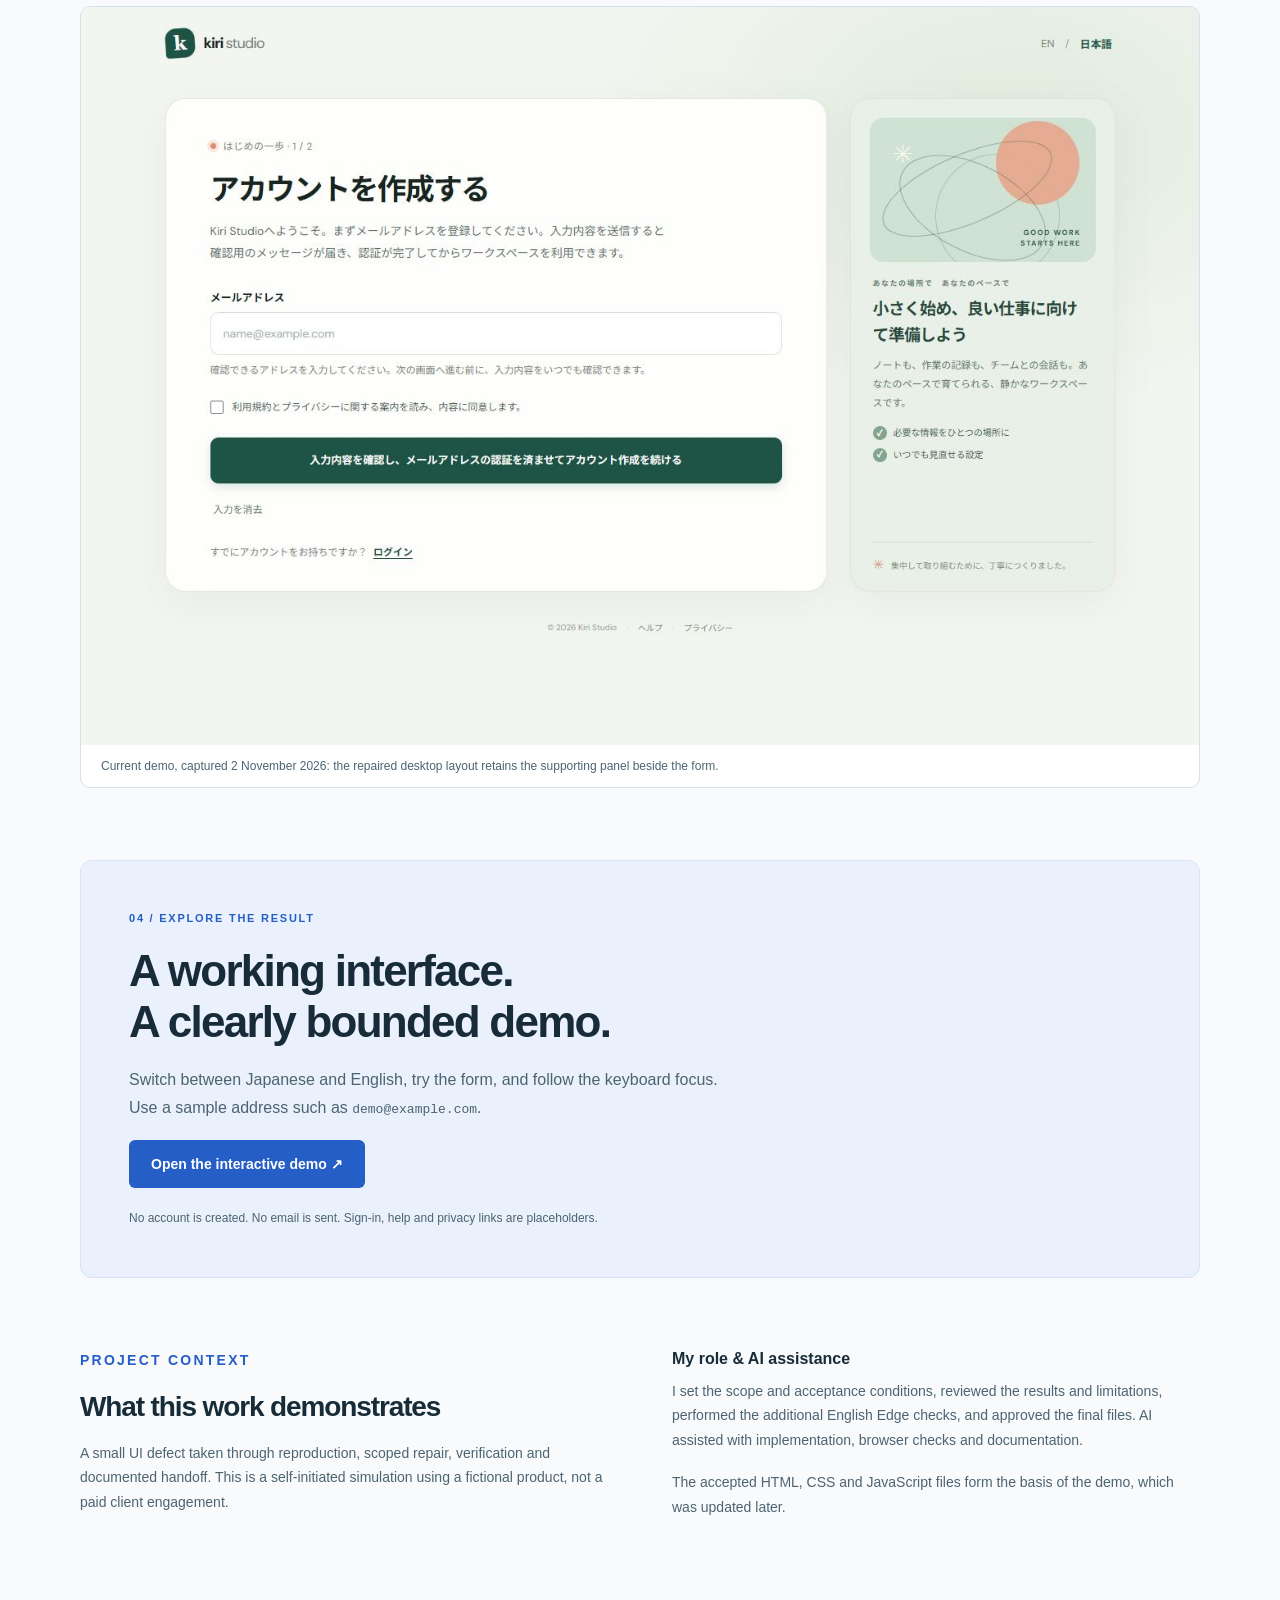
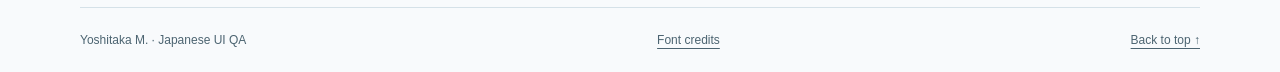
==== commit d22a360d: "Refresh portfolio screenshots with current copy and fonts" ====
--- a/index.html
+++ b/index.html
@@ -2,8 +2,8 @@
 <html lang="en"><head><meta charset="utf-8"><meta name="viewport" content="width=device-width, initial-scale=1"><meta name="description" content="A Japanese and English UI repair case study: fixing a button that overflowed on narrow screens, with before-and-after evidence and a working demo."><title>Japanese UI Repair — Yoshitaka M.</title><link rel="stylesheet" href="styles.css"><script src="app.js" defer></script></head>
 <body><a class="skip" href="#main">Skip to content</a><header class="header wrap"><a class="identity" href="#top">Yoshitaka M.<span>Japanese UI · QA &amp; repair</span></a><nav aria-label="Sections"><a href="#comparison">Before &amp; after</a><a href="#verification">Verification</a><a href="demo.html">Try the demo <span aria-hidden="true">↗</span></a></nav></header>
 <main id="main"><section class="hero wrap" id="top"><p class="eyebrow">SELF-INITIATED CASE STUDY · WEB UI</p><h1>Longer text.<br>A layout that holds.</h1><p class="lead">A Japanese button label pushed a signup form beyond the screen. A focused CSS repair kept the full message visible—and the form usable in Japanese and English.</p><div class="hero-actions"><a class="button" href="#comparison">See the repair <span aria-hidden="true">↓</span></a><a class="text-link" href="demo.html">Explore the working demo ↗</a></div><p class="note">Fictional Kiri Studio interface · HTML / CSS / JavaScript · No client data</p></section>
-<section class="comparison wrap" id="comparison" aria-labelledby="comparison-title"><div class="section-heading"><p class="eyebrow">01 / THE VISIBLE DIFFERENCE</p><h2 id="comparison-title">The same copy.<br> Room to read it.</h2><p>Actual browser captures of the same Japanese screen, at the same narrow viewport. The original repair changed the layout while preserving the wording. The demo was updated later.</p></div><div class="comparison-grid"><figure><figcaption><span class="tag before">BEFORE</span><strong>The action runs off-screen.</strong></figcaption><a class="capture" href="assets/before-390.jpg" aria-label="Open the full before screenshot"><img src="assets/before-390.jpg" alt="Japanese signup form before repair: the long primary button extends past the right edge and a horizontal scrollbar appears." width="375" height="812"></a><p>A fixed minimum button width and a non-wrapping action row force horizontal overflow.</p></figure><figure><figcaption><span class="tag after">AFTER</span><strong>The full action stays in view.</strong></figcaption><a class="capture" href="assets/after-390.jpg" aria-label="Open the full after screenshot"><img src="assets/after-390.jpg" alt="The repaired Japanese form: the full primary action wraps onto two lines within the card, with the reset action beneath." width="375" height="812"></a><p>The button text wraps, the actions can reflow, and the page fits the available width.</p></figure></div><p class="caption">Select either image to view the original capture. The screenshots are evidence from the completed mock project.</p></section>
+<section class="comparison wrap" id="comparison" aria-labelledby="comparison-title"><div class="section-heading"><p class="eyebrow">01 / THE VISIBLE DIFFERENCE</p><h2 id="comparison-title">The same copy.<br> Room to read it.</h2><p>Browser captures made on 2 November 2026 using the current demo copy and fonts. BEFORE reconstructs the original faulty layout; AFTER shows the current repaired demo. Both use the same narrow viewport.</p></div><div class="comparison-grid"><figure><figcaption><span class="tag before">BEFORE · RECONSTRUCTED</span><strong>The action runs off-screen.</strong></figcaption><a class="capture" href="assets/before-390-20261102.jpg" aria-label="Open the full before screenshot"><img src="assets/before-390-20261102.jpg" alt="Reconstructed original layout with current Japanese copy and fonts: the long primary button extends past the right edge." width="375" height="1134"></a><p>A fixed minimum button width and a non-wrapping action row force horizontal overflow.</p></figure><figure><figcaption><span class="tag after">AFTER</span><strong>The full action stays in view.</strong></figcaption><a class="capture" href="assets/after-390-20261102.jpg" aria-label="Open the full after screenshot"><img src="assets/after-390-20261102.jpg" alt="The current repaired Japanese form: the full primary action wraps within the card, with the reset action beneath." width="375" height="1134"></a><p>The button text wraps, the actions can reflow, and the page fits the available width.</p></figure></div><p class="caption">Select either image to view the full capture. Refreshed 2 November 2026. BEFORE is a reconstruction using the original faulty CSS constraints, not an original test screenshot. The historical test results below are reported separately.</p></section>
 <section class="repair-band"><div class="wrap repair"><div><p class="eyebrow">02 / A FOCUSED REPAIR</p><h2>Fix the constraint.<br>Keep the experience.</h2></div><div class="steps"><article><span>01</span><div><h3>Reproduce the failure</h3><p>Identify the button and action-row rules that make long localized text overflow on a narrow screen.</p></div></article><article><span>02</span><div><h3>Let the layout adapt</h3><p>Allow the label and action row to wrap. Remove the page’s minimum-width constraint. Stack the supporting card below the form on narrow screens.</p></div></article><article><span>03</span><div><h3>Verify the complete interaction</h3><p>Check both languages, keyboard activation, input errors, confirmation feedback and reset behavior after the repair.</p></div></article></div></div></section>
-<section class="wrap results" id="verification"><div class="section-heading"><p class="eyebrow">03 / CHECKED, WITH A DEFINED SCOPE</p><h2>Evidence beyond the screenshot.</h2><p>The completed mock project combined browser measurements, real key presses and saved visual evidence. These results refer to the original accepted version, before the demo copy and font updates.</p></div><div class="results-list"><article><h3>Responsive layout</h3><p>No horizontal page overflow in either language at the three tested narrow and desktop viewport settings.</p><span class="result">Verified in the tested conditions</span></article><article><h3>Keyboard behavior</h3><p>36 additional Japanese and English cases passed, covering focus, activation with Enter and Space where appropriate, and form behavior.</p><span class="result">AI-operated browser checks</span></article><article><h3>Input validation</h3><p>Missing email, malformed email and missing consent blocked confirmation. Three additional checks confirmed English browser prompts and focus.</p><span class="result">English Edge checks performed by the owner</span></article></div><details><summary>Read the verification scope and limitations</summary><div class="detail-body"><p>Original layout checks used 320, 390 and 1365 CSS-pixel viewport settings, with Japanese and English tested at each. These are recorded test conditions, not a claim of coverage on every device.</p><p>Layout and the 36 additional keyboard cases were checked by AI through the in-app browser. The three English-browser error checks were performed by the owner in Microsoft Edge with English (United Kingdom) UI; screenshots and reported outcomes were reviewed against the conditions. They are separate evidence sources.</p><p>This was not a full accessibility audit, an automated CI test suite, or an all-browser/device certification. Browser-provided validation prompts follow the browser’s language, independently of the page’s EN / 日本語 switch.</p></div></details><figure class="desktop-shot"><img src="assets/after-1365.jpg" alt="Repaired Japanese Kiri Studio screen on desktop: the form and supporting panel are displayed side by side." width="1365" height="900" loading="lazy"><figcaption>The repaired desktop layout retains the supporting panel beside the form.</figcaption></figure></section>
+<section class="wrap results" id="verification"><div class="section-heading"><p class="eyebrow">03 / CHECKED, WITH A DEFINED SCOPE</p><h2>Evidence beyond the screenshot.</h2><p>The completed mock project combined browser measurements, real key presses and saved visual evidence. These results refer to the original accepted version, before the demo copy and font updates.</p></div><div class="results-list"><article><h3>Responsive layout</h3><p>No horizontal page overflow in either language at the three tested narrow and desktop viewport settings.</p><span class="result">Verified in the tested conditions</span></article><article><h3>Keyboard behavior</h3><p>36 additional Japanese and English cases passed, covering focus, activation with Enter and Space where appropriate, and form behavior.</p><span class="result">AI-operated browser checks</span></article><article><h3>Input validation</h3><p>Missing email, malformed email and missing consent blocked confirmation. Three additional checks confirmed English browser prompts and focus.</p><span class="result">English Edge checks performed by the owner</span></article></div><details><summary>Read the verification scope and limitations</summary><div class="detail-body"><p>Original layout checks used 320, 390 and 1365 CSS-pixel viewport settings, with Japanese and English tested at each. These are recorded test conditions, not a claim of coverage on every device.</p><p>Layout and the 36 additional keyboard cases were checked by AI through the in-app browser. The three English-browser error checks were performed by the owner in Microsoft Edge with English (United Kingdom) UI; screenshots and reported outcomes were reviewed against the conditions. They are separate evidence sources.</p><p>This was not a full accessibility audit, an automated CI test suite, or an all-browser/device certification. Browser-provided validation prompts follow the browser’s language, independently of the page’s EN / 日本語 switch.</p></div></details><figure class="desktop-shot"><img src="assets/after-1365-20261102.jpg" alt="Repaired Japanese Kiri Studio screen on desktop: the form and supporting panel are displayed side by side." width="1365" height="900" loading="lazy"><figcaption>Current demo, captured 2 November 2026: the repaired desktop layout retains the supporting panel beside the form.</figcaption></figure></section>
 <section class="wrap demo-callout"><p class="eyebrow">04 / EXPLORE THE RESULT</p><h2>A working interface.<br>A clearly bounded demo.</h2><p>Switch between Japanese and English, try the form, and follow the keyboard focus. Use a sample address such as <code>demo@example.com</code>.</p><a class="button" href="demo.html">Open the interactive demo ↗</a><p class="note">No account is created. No email is sent. Sign-in, help and privacy links are placeholders.</p></section>
 <section class="wrap about"><div><p class="eyebrow">PROJECT CONTEXT</p><h2>What this work demonstrates</h2><p>A small UI defect taken through reproduction, scoped repair, verification and documented handoff. This is a self-initiated simulation using a fictional product, not a paid client engagement.</p></div><div><h3>My role &amp; AI assistance</h3><p>I set the scope and acceptance conditions, reviewed the results and limitations, performed the additional English Edge checks, and approved the final files. AI assisted with implementation, browser checks and documentation.</p><p>The accepted HTML, CSS and JavaScript files form the basis of the demo, which was updated later.</p></div></section></main><footer class="wrap footer"><span>Yoshitaka M. · Japanese UI QA</span><a href="font-credits.html">Font credits</a><a href="#top">Back to top ↑</a></footer></body></html>
